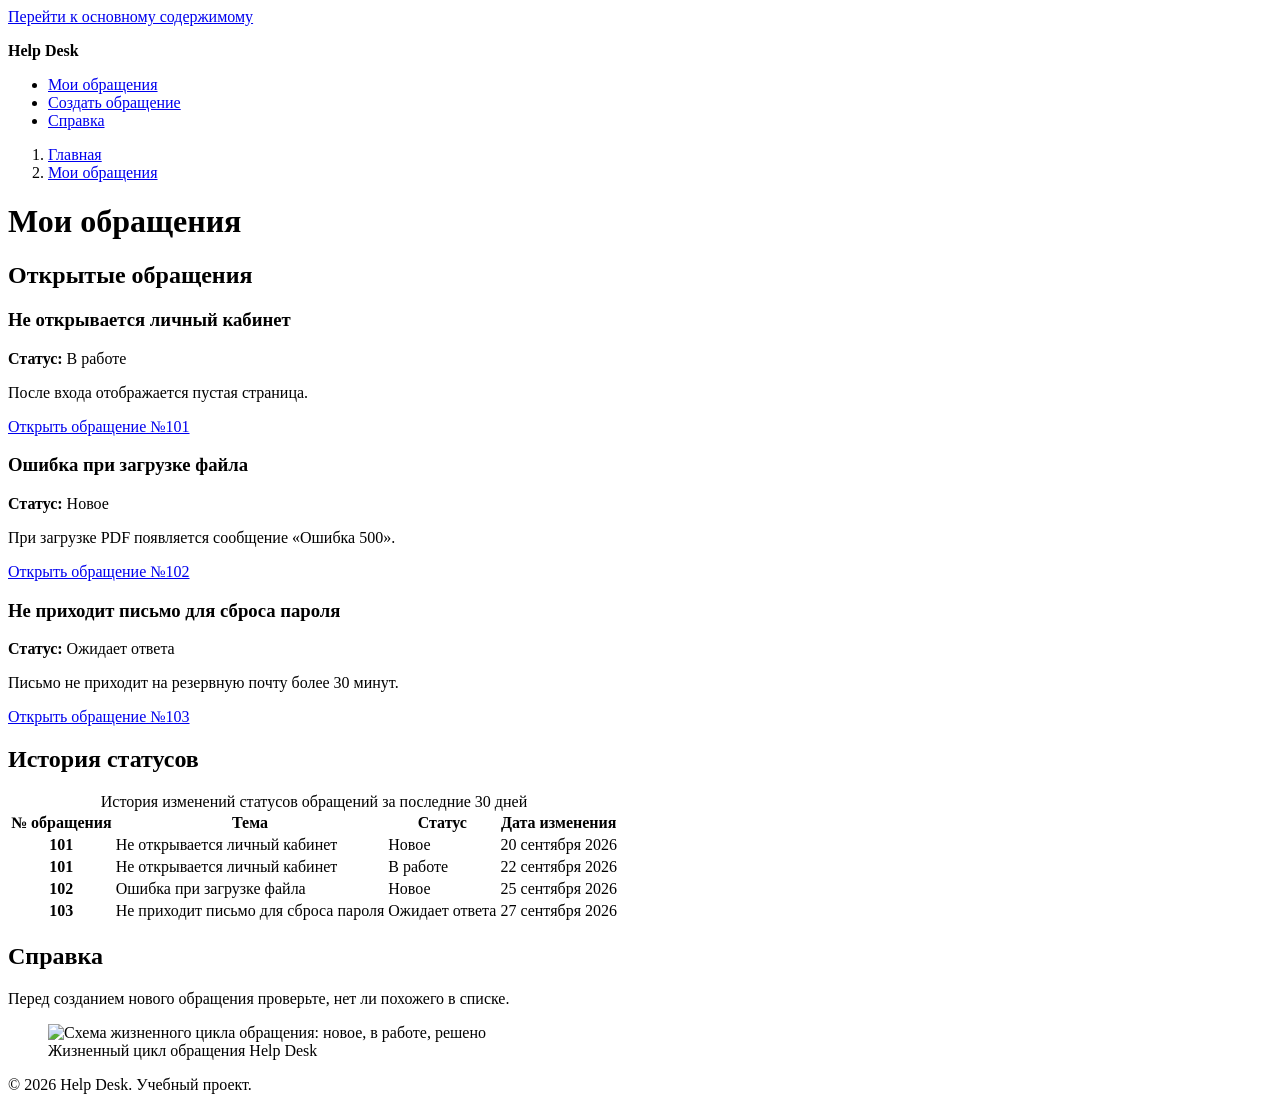
==== semantic-html/index.html @ 9894cd08 "Create index.html" ====
<!doctype html>
<html lang="ru">
<head>
    <meta charset="utf-8">
    <meta name="viewport" content="width=device-width, initial-scale=1">
    <title>Help Desk — Мои обращения</title>
</head>
<body>
<a href="#main-content">Перейти к основному содержимому</a>

<header>
    <p><strong>Help Desk</strong></p>
    <nav aria-label="Основная навигация">
        <ul>
            <li><a href="index.html" aria-current="page">Мои обращения</a></li>
            <li><a href="create-ticket.html">Создать обращение</a></li>
            <li><a href="#help-heading">Справка</a></li>
        </ul>
    </nav>
</header>

<!-- ПУНКТ 1: Breadcrumb-навигация с собственным доступным именем -->
<nav aria-label="Хлебные крошки">
    <ol>
        <li><a href="index.html">Главная</a></li>
        <li><a href="index.html" aria-current="page">Мои обращения</a></li>
    </ol>
</nav>

<main id="main-content">
    <h1>Мои обращения</h1>

    <section aria-labelledby="open-tickets-heading">
        <h2 id="open-tickets-heading">Открытые обращения</h2>

        <article>
            <h3>Не открывается личный кабинет</h3>
            <p><strong>Статус:</strong> В работе</p>
            <p>После входа отображается пустая страница.</p>
            <a href="ticket-101.html">Открыть обращение №101</a>
        </article>

        <article>
            <h3>Ошибка при загрузке файла</h3>
            <p><strong>Статус:</strong> Новое</p>
            <p>При загрузке PDF появляется сообщение «Ошибка 500».</p>
            <a href="ticket-102.html">Открыть обращение №102</a>
        </article>

        <article>
            <h3>Не приходит письмо для сброса пароля</h3>
            <p><strong>Статус:</strong> Ожидает ответа</p>
            <p>Письмо не приходит на резервную почту более 30 минут.</p>
            <a href="ticket-103.html">Открыть обращение №103</a>
        </article>
    </section>

    <!-- ПУНКТ 2: Таблица истории статусов -->
    <section aria-labelledby="history-heading">
        <h2 id="history-heading">История статусов</h2>

        <table>
            <caption>История изменений статусов обращений за последние 30 дней</caption>

            <thead>
            <tr>
                <th scope="col">№ обращения</th>
                <th scope="col">Тема</th>
                <th scope="col">Статус</th>
                <th scope="col">Дата изменения</th>
            </tr>
            </thead>

            <tbody>
            <tr>
                <th scope="row">101</th>
                <td>Не открывается личный кабинет</td>
                <td>Новое</td>
                <td><time datetime="2026-09-20">20 сентября 2026</time></td>
            </tr>
            <tr>
                <th scope="row">101</th>
                <td>Не открывается личный кабинет</td>
                <td>В работе</td>
                <td><time datetime="2026-09-22">22 сентября 2026</time></td>
            </tr>
            <tr>
                <th scope="row">102</th>
                <td>Ошибка при загрузке файла</td>
                <td>Новое</td>
                <td><time datetime="2026-09-25">25 сентября 2026</time></td>
            </tr>
            <tr>
                <th scope="row">103</th>
                <td>Не приходит письмо для сброса пароля</td>
                <td>Ожидает ответа</td>
                <td><time datetime="2026-09-27">27 сентября 2026</time></td>
            </tr>
            </tbody>
        </table>
    </section>

    <section aria-labelledby="help-heading">
        <h2 id="help-heading">Справка</h2>
        <p>Перед созданием нового обращения проверьте, нет ли похожего в списке.</p>
        <figure>
            <img src="assets/images/help-desk.svg"
                 alt="Схема жизненного цикла обращения: новое, в работе, решено">
            <figcaption>Жизненный цикл обращения Help Desk</figcaption>
        </figure>
    </section>
</main>

<footer>
    <p>© 2026 Help Desk. Учебный проект.</p>
</footer>
</body>
</html>
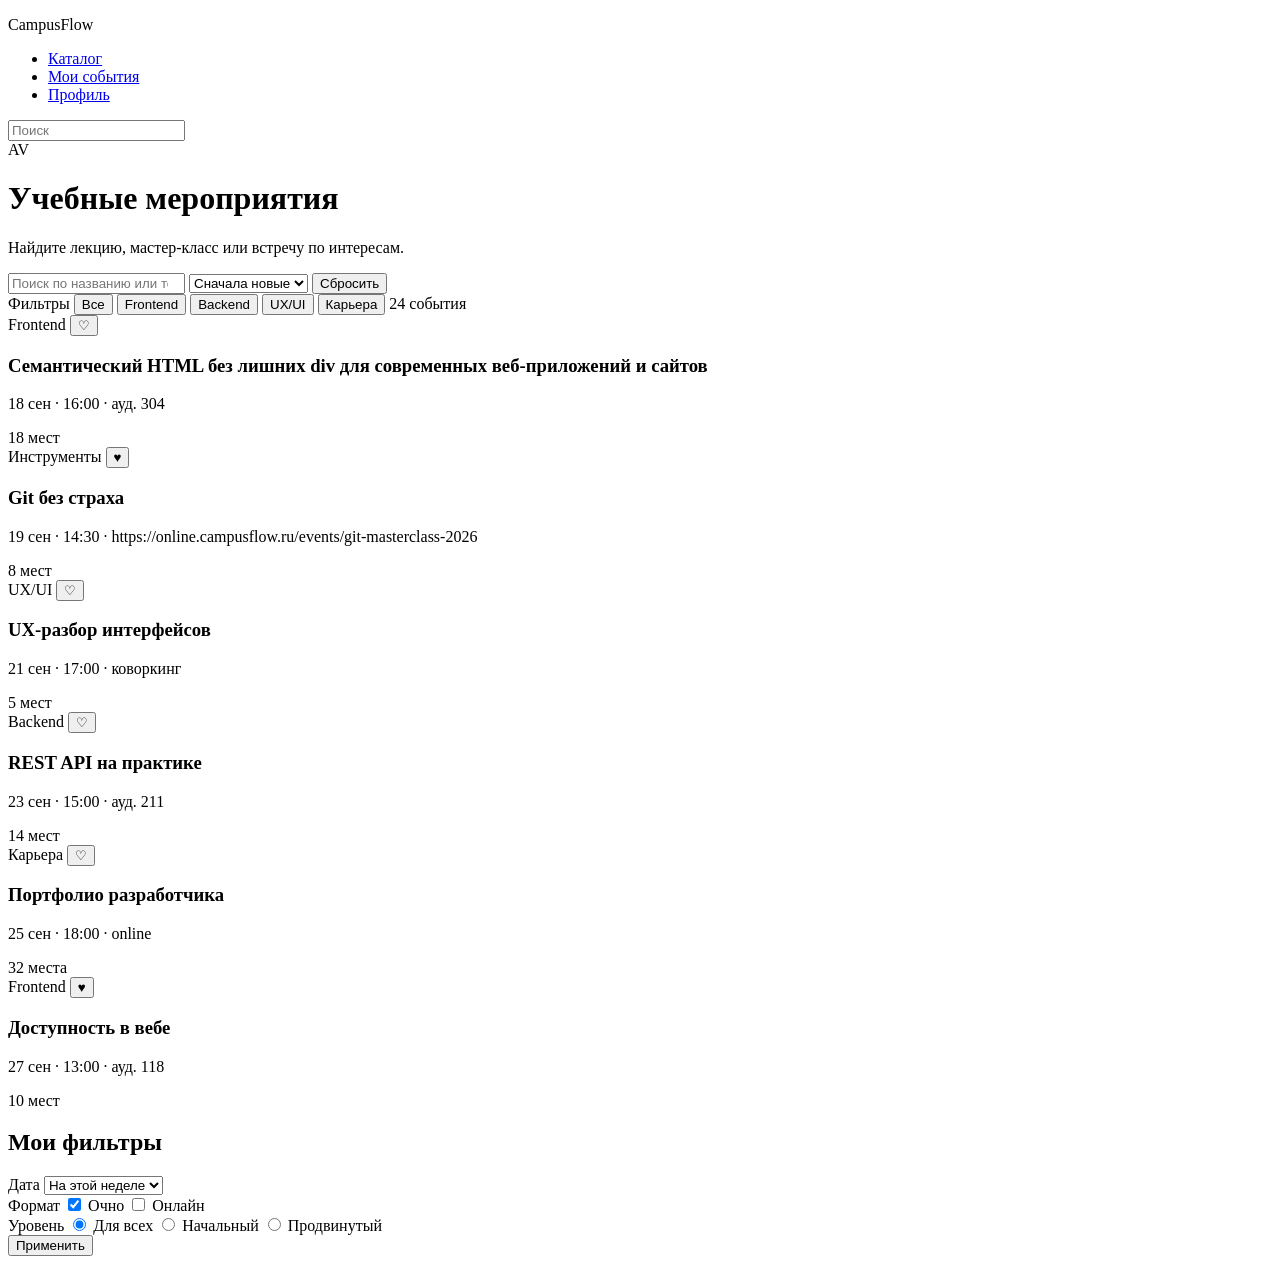
==== commit 093e272c: "Update index.html" ====
--- a/semantic-html/index.html
+++ b/semantic-html/index.html
@@ -1,118 +1,156 @@
 <!doctype html>
 <html lang="ru">
 <head>
-    <meta charset="utf-8">
-    <meta name="viewport" content="width=device-width, initial-scale=1">
-    <title>Help Desk — Мои обращения</title>
+  <meta charset="utf-8">
+  <meta name="viewport" content="width=device-width, initial-scale=1">
+  <title>CampusFlow — Каталог мероприятий</title>
+  <link rel="stylesheet" href="style.css">
 </head>
 <body>
-<a href="#main-content">Перейти к основному содержимому</a>
 
-<header>
-    <p><strong>Help Desk</strong></p>
+<header class="site-header">
+  <div class="container header-inner">
+    <p class="logo">CampusFlow</p>
     <nav aria-label="Основная навигация">
-        <ul>
-            <li><a href="index.html" aria-current="page">Мои обращения</a></li>
-            <li><a href="create-ticket.html">Создать обращение</a></li>
-            <li><a href="#help-heading">Справка</a></li>
-        </ul>
+      <ul class="nav-list">
+        <li><a href="#" class="active">Каталог</a></li>
+        <li><a href="#">Мои события</a></li>
+        <li><a href="#">Профиль</a></li>
+      </ul>
     </nav>
+    <div class="search-bar">
+      <input type="search" placeholder="Поиск" aria-label="Глобальный поиск">
+    </div>
+    <div class="avatar">AV</div>
+  </div>
 </header>
 
-<!-- ПУНКТ 1: Breadcrumb-навигация с собственным доступным именем -->
-<nav aria-label="Хлебные крошки">
-    <ol>
-        <li><a href="index.html">Главная</a></li>
-        <li><a href="index.html" aria-current="page">Мои обращения</a></li>
-    </ol>
-</nav>
+<main class="container">
+  <h1>Учебные мероприятия</h1>
+  <p class="subtitle">Найдите лекцию, мастер-класс или встречу по интересам.</p>
 
-<main id="main-content">
-    <h1>Мои обращения</h1>
+  <div class="toolbar">
+    <input type="search" class="main-search" placeholder="Поиск по названию или теме...">
+    <select class="sort-select">
+      <option>Сначала новые</option>
+    </select>
+    <button class="btn-reset">Сбросить</button>
+  </div>
 
-    <section aria-labelledby="open-tickets-heading">
-        <h2 id="open-tickets-heading">Открытые обращения</h2>
+  <div class="filters-row">
+    <span class="filters-label">Фильтры</span>
+    <button class="chip active">Все</button>
+    <button class="chip">Frontend</button>
+    <button class="chip">Backend</button>
+    <button class="chip">UX/UI</button>
+    <button class="chip">Карьера</button>
+    <span class="events-count">24 события</span>
+  </div>
 
-        <article>
-            <h3>Не открывается личный кабинет</h3>
-            <p><strong>Статус:</strong> В работе</p>
-            <p>После входа отображается пустая страница.</p>
-            <a href="ticket-101.html">Открыть обращение №101</a>
-        </article>
+  <div class="layout">
 
-        <article>
-            <h3>Ошибка при загрузке файла</h3>
-            <p><strong>Статус:</strong> Новое</p>
-            <p>При загрузке PDF появляется сообщение «Ошибка 500».</p>
-            <a href="ticket-102.html">Открыть обращение №102</a>
-        </article>
+    <div class="cards-grid">
+      <article class="card">
+        <div class="card-header">
+          <span class="card-cat">Frontend</span>
+          <button class="favorite">♡</button>
+        </div>
+        <h3 class="card-title">Семантический HTML без лишних div для современных веб-приложений и сайтов</h3>
+        <p class="card-meta">18 сен · 16:00 · ауд. 304</p>
+        <div class="card-footer">
+          <span class="seats">18 мест</span>
+        </div>
+      </article>
 
-        <article>
-            <h3>Не приходит письмо для сброса пароля</h3>
-            <p><strong>Статус:</strong> Ожидает ответа</p>
-            <p>Письмо не приходит на резервную почту более 30 минут.</p>
-            <a href="ticket-103.html">Открыть обращение №103</a>
-        </article>
-    </section>
+      <article class="card">
+        <div class="card-header">
+          <span class="card-cat">Инструменты</span>
+          <button class="favorite active">♥</button>
+        </div>
+        <h3 class="card-title">Git без страха</h3>
+        <p class="card-meta">19 сен · 14:30 · https://online.campusflow.ru/events/git-masterclass-2026</p>
+        <div class="card-footer">
+          <span class="seats">8 мест</span>
+        </div>
+      </article>
 
-    <!-- ПУНКТ 2: Таблица истории статусов -->
-    <section aria-labelledby="history-heading">
-        <h2 id="history-heading">История статусов</h2>
+      <article class="card">
+        <div class="card-header">
+          <span class="card-cat">UX/UI</span>
+          <button class="favorite">♡</button>
+        </div>
+        <h3 class="card-title">UX-разбор интерфейсов</h3>
+        <p class="card-meta">21 сен · 17:00 · коворкинг</p>
+        <div class="card-footer">
+          <span class="seats">5 мест</span>
+        </div>
+      </article>
 
-        <table>
-            <caption>История изменений статусов обращений за последние 30 дней</caption>
+      <article class="card">
+        <div class="card-header">
+          <span class="card-cat">Backend</span>
+          <button class="favorite">♡</button>
+        </div>
+        <h3 class="card-title">REST API на практике</h3>
+        <p class="card-meta">23 сен · 15:00 · ауд. 211</p>
+        <div class="card-footer">
+          <span class="seats">14 мест</span>
+        </div>
+      </article>
 
-            <thead>
-            <tr>
-                <th scope="col">№ обращения</th>
-                <th scope="col">Тема</th>
-                <th scope="col">Статус</th>
-                <th scope="col">Дата изменения</th>
-            </tr>
-            </thead>
+      <article class="card">
+        <div class="card-header">
+          <span class="card-cat">Карьера</span>
+          <button class="favorite">♡</button>
+        </div>
+        <h3 class="card-title">Портфолио разработчика</h3>
+        <p class="card-meta">25 сен · 18:00 · online</p>
+        <div class="card-footer">
+          <span class="seats">32 места</span>
+        </div>
+      </article>
 
-            <tbody>
-            <tr>
-                <th scope="row">101</th>
-                <td>Не открывается личный кабинет</td>
-                <td>Новое</td>
-                <td><time datetime="2026-09-20">20 сентября 2026</time></td>
-            </tr>
-            <tr>
-                <th scope="row">101</th>
-                <td>Не открывается личный кабинет</td>
-                <td>В работе</td>
-                <td><time datetime="2026-09-22">22 сентября 2026</time></td>
-            </tr>
-            <tr>
-                <th scope="row">102</th>
-                <td>Ошибка при загрузке файла</td>
-                <td>Новое</td>
-                <td><time datetime="2026-09-25">25 сентября 2026</time></td>
-            </tr>
-            <tr>
-                <th scope="row">103</th>
-                <td>Не приходит письмо для сброса пароля</td>
-                <td>Ожидает ответа</td>
-                <td><time datetime="2026-09-27">27 сентября 2026</time></td>
-            </tr>
-            </tbody>
-        </table>
-    </section>
+      <article class="card">
+        <div class="card-header">
+          <span class="card-cat">Frontend</span>
+          <button class="favorite active">♥</button>
+        </div>
+        <h3 class="card-title">Доступность в вебе</h3>
+        <p class="card-meta">27 сен · 13:00 · ауд. 118</p>
+        <div class="card-footer">
+          <span class="seats">10 мест</span>
+        </div>
+      </article>
+    </div>
 
-    <section aria-labelledby="help-heading">
-        <h2 id="help-heading">Справка</h2>
-        <p>Перед созданием нового обращения проверьте, нет ли похожего в списке.</p>
-        <figure>
-            <img src="assets/images/help-desk.svg"
-                 alt="Схема жизненного цикла обращения: новое, в работе, решено">
-            <figcaption>Жизненный цикл обращения Help Desk</figcaption>
-        </figure>
-    </section>
+    <aside class="sidebar">
+      <h2>Мои фильтры</h2>
+
+      <div class="filter-group">
+        <label>Дата</label>
+        <select>
+          <option>На этой неделе</option>
+        </select>
+      </div>
+
+      <div class="filter-group">
+        <label>Формат</label>
+        <label class="checkbox-label"><input type="checkbox" checked> Очно</label>
+        <label class="checkbox-label"><input type="checkbox"> Онлайн</label>
+      </div>
+
+      <div class="filter-group">
+        <label>Уровень</label>
+        <label class="radio-label"><input type="radio" name="level" checked> Для всех</label>
+        <label class="radio-label"><input type="radio" name="level"> Начальный</label>
+        <label class="radio-label"><input type="radio" name="level"> Продвинутый</label>
+      </div>
+
+      <button class="btn-apply">Применить</button>
+    </aside>
+
+  </div>
 </main>
 
-<footer>
-    <p>© 2026 Help Desk. Учебный проект.</p>
-</footer>
 </body>
 </html>
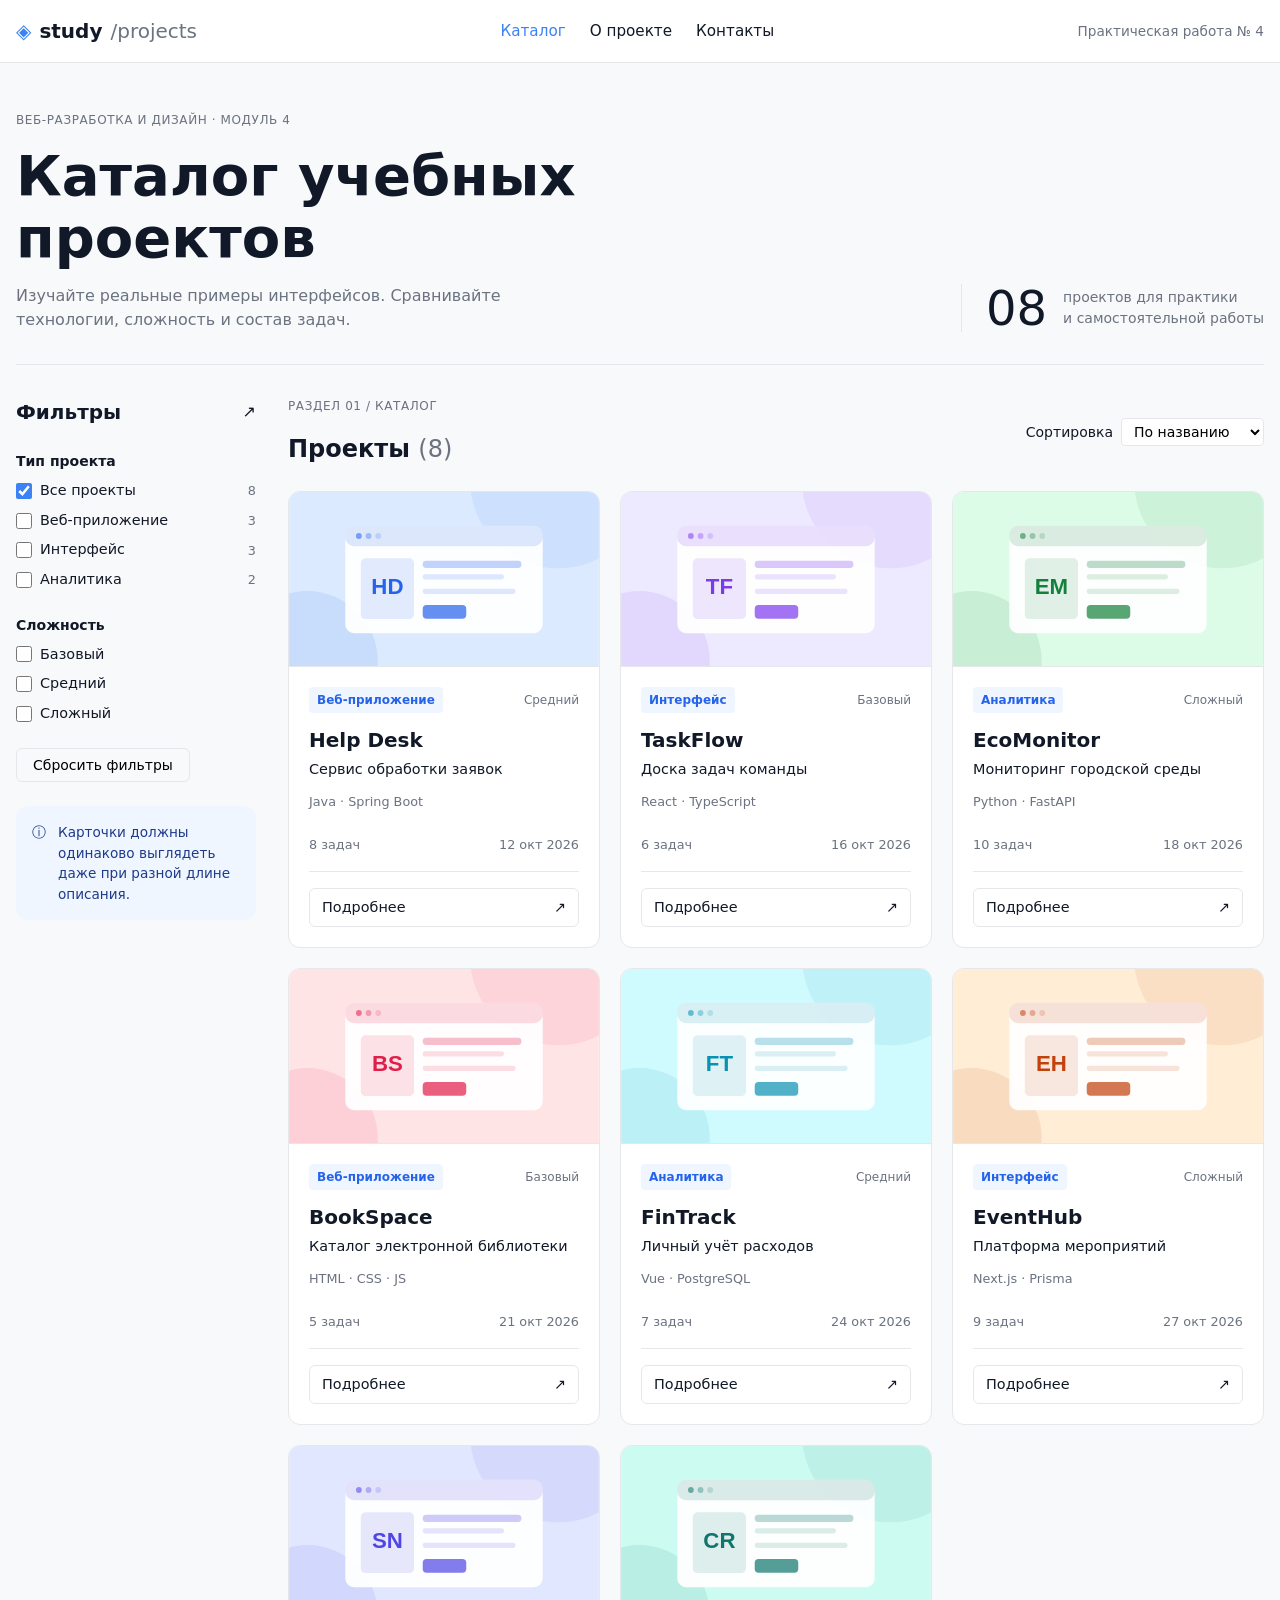
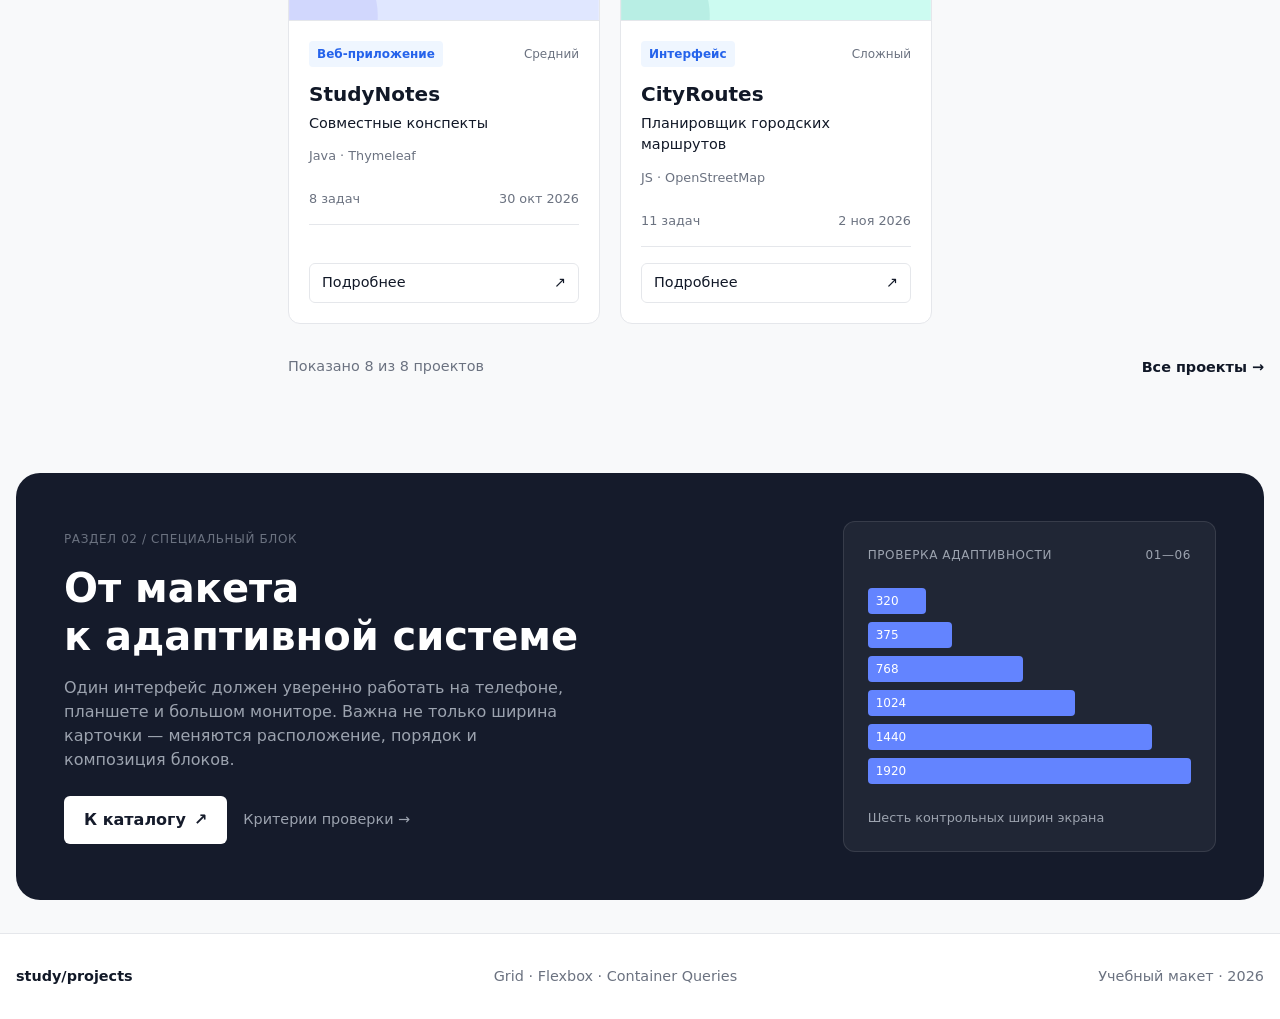
==== commit 49c13b36: "Update index.html" ====
--- a/semantic-html/index.html
+++ b/semantic-html/index.html
@@ -3,154 +3,265 @@
 <head>
   <meta charset="utf-8">
   <meta name="viewport" content="width=device-width, initial-scale=1">
-  <title>CampusFlow — Каталог мероприятий</title>
-  <link rel="stylesheet" href="style.css">
+  <title>Практическая № 4 — каталог учебных проектов</title>
+  <link rel="stylesheet" href="styles.css">
 </head>
 <body>
-
 <header class="site-header">
   <div class="container header-inner">
-    <p class="logo">CampusFlow</p>
-    <nav aria-label="Основная навигация">
-      <ul class="nav-list">
-        <li><a href="#" class="active">Каталог</a></li>
-        <li><a href="#">Мои события</a></li>
-        <li><a href="#">Профиль</a></li>
-      </ul>
+    <a class="brand" href="#"><span class="brand-icon">◈</span> study<span class="brand-light">/projects</span></a>
+    <nav aria-label="Главное меню">
+      <a href="#projects" class="nav-active">Каталог</a>
+      <a href="#project-info">О проекте</a>
+      <a href="#footer">Контакты</a>
     </nav>
-    <div class="search-bar">
-      <input type="search" placeholder="Поиск" aria-label="Глобальный поиск">
-    </div>
-    <div class="avatar">AV</div>
+    <span class="header-note">Практическая работа № 4</span>
   </div>
 </header>
 
 <main class="container">
-  <h1>Учебные мероприятия</h1>
-  <p class="subtitle">Найдите лекцию, мастер-класс или встречу по интересам.</p>
-
-  <div class="toolbar">
-    <input type="search" class="main-search" placeholder="Поиск по названию или теме...">
-    <select class="sort-select">
-      <option>Сначала новые</option>
-    </select>
-    <button class="btn-reset">Сбросить</button>
+  <section class="hero">
+    <div>
+      <span class="eyebrow">ВЕБ-РАЗРАБОТКА И ДИЗАЙН · МОДУЛЬ 4</span>
+      <h1>Каталог учебных<br class="desktop-break"> проектов</h1>
+      <p>Изучайте реальные примеры интерфейсов. Сравнивайте технологии, сложность и состав задач.</p>
+    </div>
+    <div class="hero-stat">
+      <strong>08</strong>
+      <span>проектов для практики<br>и самостоятельной работы</span>
+    </div>
+  </section>
+
+  <div class="content-layout">
+    <aside class="filters" aria-label="Фильтры">
+      <div class="sidebar-title">
+        <h2>Фильтры</h2>
+        <span>↗</span>
+      </div>
+      <fieldset>
+        <legend>Тип проекта</legend>
+        <label><input type="checkbox" checked> Все проекты <em>8</em></label>
+        <label><input type="checkbox"> Веб-приложение <em>3</em></label>
+        <label><input type="checkbox"> Интерфейс <em>3</em></label>
+        <label><input type="checkbox"> Аналитика <em>2</em></label>
+      </fieldset>
+      <fieldset>
+        <legend>Сложность</legend>
+        <label><input type="checkbox"> Базовый</label>
+        <label><input type="checkbox"> Средний</label>
+        <label><input type="checkbox"> Сложный</label>
+      </fieldset>
+      <button type="button" class="reset">Сбросить фильтры</button>
+      <div class="aside-tip">
+        <span>ⓘ</span>
+        <p>Карточки должны одинаково выглядеть даже при разной длине описания.</p>
+      </div>
+    </aside>
+
+    <section id="projects" class="projects" aria-labelledby="catalog-title">
+      <div class="section-heading">
+        <div>
+          <span class="eyebrow">РАЗДЕЛ 01 / КАТАЛОГ</span>
+          <h2 id="catalog-title">Проекты <span class="count">(8)</span></h2>
+        </div>
+        <div class="sort">
+          <label for="sort">Сортировка</label>
+          <select id="sort">
+            <option>По названию</option>
+            <option>По сложности</option>
+          </select>
+        </div>
+      </div>
+
+      <div class="cards-grid">
+        <article class="project-card">
+          <img class="project-cover" src="assets/help.svg" alt="Иллюстрация проекта Help Desk">
+          <div class="project-body">
+            <div class="card-top">
+              <span class="badge">Веб-приложение</span>
+              <span class="level">Средний</span>
+            </div>
+            <h3>Help Desk</h3>
+            <p class="project-description">Сервис обработки заявок</p>
+            <p class="tech">Java · Spring Boot</p>
+            <div class="card-bottom">
+              <span>8 задач</span>
+              <span>12 окт 2026</span>
+            </div>
+            <a class="card-link" href="#project-info">Подробнее <span aria-hidden="true">↗</span></a>
+          </div>
+        </article>
+
+        <article class="project-card">
+          <img class="project-cover" src="assets/tasks.svg" alt="Иллюстрация проекта TaskFlow">
+          <div class="project-body">
+            <div class="card-top">
+              <span class="badge">Интерфейс</span>
+              <span class="level">Базовый</span>
+            </div>
+            <h3>TaskFlow</h3>
+            <p class="project-description">Доска задач команды</p>
+            <p class="tech">React · TypeScript</p>
+            <div class="card-bottom">
+              <span>6 задач</span>
+              <span>16 окт 2026</span>
+            </div>
+            <a class="card-link" href="#project-info">Подробнее <span aria-hidden="true">↗</span></a>
+          </div>
+        </article>
+
+        <article class="project-card">
+          <img class="project-cover" src="assets/eco.svg" alt="Иллюстрация проекта EcoMonitor">
+          <div class="project-body">
+            <div class="card-top">
+              <span class="badge">Аналитика</span>
+              <span class="level">Сложный</span>
+            </div>
+            <h3>EcoMonitor</h3>
+            <p class="project-description">Мониторинг городской среды</p>
+            <p class="tech">Python · FastAPI</p>
+            <div class="card-bottom">
+              <span>10 задач</span>
+              <span>18 окт 2026</span>
+            </div>
+            <a class="card-link" href="#project-info">Подробнее <span aria-hidden="true">↗</span></a>
+          </div>
+        </article>
+
+        <article class="project-card">
+          <img class="project-cover" src="assets/books.svg" alt="Иллюстрация проекта BookSpace">
+          <div class="project-body">
+            <div class="card-top">
+              <span class="badge">Веб-приложение</span>
+              <span class="level">Базовый</span>
+            </div>
+            <h3>BookSpace</h3>
+            <p class="project-description">Каталог электронной библиотеки</p>
+            <p class="tech">HTML · CSS · JS</p>
+            <div class="card-bottom">
+              <span>5 задач</span>
+              <span>21 окт 2026</span>
+            </div>
+            <a class="card-link" href="#project-info">Подробнее <span aria-hidden="true">↗</span></a>
+          </div>
+        </article>
+
+        <article class="project-card">
+          <img class="project-cover" src="assets/finance.svg" alt="Иллюстрация проекта FinTrack">
+          <div class="project-body">
+            <div class="card-top">
+              <span class="badge">Аналитика</span>
+              <span class="level">Средний</span>
+            </div>
+            <h3>FinTrack</h3>
+            <p class="project-description">Личный учёт расходов</p>
+            <p class="tech">Vue · PostgreSQL</p>
+            <div class="card-bottom">
+              <span>7 задач</span>
+              <span>24 окт 2026</span>
+            </div>
+            <a class="card-link" href="#project-info">Подробнее <span aria-hidden="true">↗</span></a>
+          </div>
+        </article>
+
+        <article class="project-card">
+          <img class="project-cover" src="assets/events.svg" alt="Иллюстрация проекта EventHub">
+          <div class="project-body">
+            <div class="card-top">
+              <span class="badge">Интерфейс</span>
+              <span class="level">Сложный</span>
+            </div>
+            <h3>EventHub</h3>
+            <p class="project-description">Платформа мероприятий</p>
+            <p class="tech">Next.js · Prisma</p>
+            <div class="card-bottom">
+              <span>9 задач</span>
+              <span>27 окт 2026</span>
+            </div>
+            <a class="card-link" href="#project-info">Подробнее <span aria-hidden="true">↗</span></a>
+          </div>
+        </article>
+
+        <article class="project-card">
+          <img class="project-cover" src="assets/notes.svg" alt="Иллюстрация проекта StudyNotes">
+          <div class="project-body">
+            <div class="card-top">
+              <span class="badge">Веб-приложение</span>
+              <span class="level">Средний</span>
+            </div>
+            <h3>StudyNotes</h3>
+            <p class="project-description">Совместные конспекты</p>
+            <p class="tech">Java · Thymeleaf</p>
+            <div class="card-bottom">
+              <span>8 задач</span>
+              <span>30 окт 2026</span>
+            </div>
+            <a class="card-link" href="#project-info">Подробнее <span aria-hidden="true">↗</span></a>
+          </div>
+        </article>
+
+        <article class="project-card">
+          <img class="project-cover" src="assets/routes.svg" alt="Иллюстрация проекта CityRoutes">
+          <div class="project-body">
+            <div class="card-top">
+              <span class="badge">Интерфейс</span>
+              <span class="level">Сложный</span>
+            </div>
+            <h3>CityRoutes</h3>
+            <p class="project-description">Планировщик городских маршрутов</p>
+            <p class="tech">JS · OpenStreetMap</p>
+            <div class="card-bottom">
+              <span>11 задач</span>
+              <span>2 ноя 2026</span>
+            </div>
+            <a class="card-link" href="#project-info">Подробнее <span aria-hidden="true">↗</span></a>
+          </div>
+        </article>
+      </div>
+
+      <div class="pagination">
+        <span>Показано 8 из 8 проектов</span>
+        <button type="button">Все проекты <span aria-hidden="true">→</span></button>
+      </div>
+    </section>
   </div>
 
-  <div class="filters-row">
-    <span class="filters-label">Фильтры</span>
-    <button class="chip active">Все</button>
-    <button class="chip">Frontend</button>
-    <button class="chip">Backend</button>
-    <button class="chip">UX/UI</button>
-    <button class="chip">Карьера</button>
-    <span class="events-count">24 события</span>
+  <section class="feature" id="project-info">
+    <div class="feature_inner">
+      <div class="feature-copy">
+        <span class="eyebrow">РАЗДЕЛ 02 / СПЕЦИАЛЬНЫЙ БЛОК</span>
+        <h2>От макета<br>к адаптивной системе</h2>
+        <p>Один интерфейс должен уверенно работать на телефоне, планшете и большом мониторе. Важна не только ширина карточки — меняются расположение, порядок и композиция блоков.</p>
+        <div class="feature-actions">
+          <a href="#projects" class="primary">К каталогу <span>↗</span></a>
+          <a href="#footer" class="secondary">Критерии проверки →</a>
+        </div>
+      </div>
+      <div class="feature-panel">
+        <div class="mini-title">
+          <span>ПРОВЕРКА АДАПТИВНОСТИ</span>
+          <span>01—06</span>
+        </div>
+        <div class="viewport-bars">
+          <span style="--w:18%">320</span>
+          <span style="--w:26%">375</span>
+          <span style="--w:48%">768</span>
+          <span style="--w:64%">1024</span>
+          <span style="--w:88%">1440</span>
+          <span style="--w:100%">1920</span>
+        </div>
+        <p>Шесть контрольных ширин экрана</p>
+      </div>
+    </div>
+  </section>
+</main>
+
+<footer id="footer">
+  <div class="container footer-inner">
+    <strong>study/projects</strong>
+    <span>Grid · Flexbox · Container Queries</span>
+    <span>Учебный макет · 2026</span>
   </div>
-
-  <div class="layout">
-
-    <div class="cards-grid">
-      <article class="card">
-        <div class="card-header">
-          <span class="card-cat">Frontend</span>
-          <button class="favorite">♡</button>
-        </div>
-        <h3 class="card-title">Семантический HTML без лишних div для современных веб-приложений и сайтов</h3>
-        <p class="card-meta">18 сен · 16:00 · ауд. 304</p>
-        <div class="card-footer">
-          <span class="seats">18 мест</span>
-        </div>
-      </article>
-
-      <article class="card">
-        <div class="card-header">
-          <span class="card-cat">Инструменты</span>
-          <button class="favorite active">♥</button>
-        </div>
-        <h3 class="card-title">Git без страха</h3>
-        <p class="card-meta">19 сен · 14:30 · https://online.campusflow.ru/events/git-masterclass-2026</p>
-        <div class="card-footer">
-          <span class="seats">8 мест</span>
-        </div>
-      </article>
-
-      <article class="card">
-        <div class="card-header">
-          <span class="card-cat">UX/UI</span>
-          <button class="favorite">♡</button>
-        </div>
-        <h3 class="card-title">UX-разбор интерфейсов</h3>
-        <p class="card-meta">21 сен · 17:00 · коворкинг</p>
-        <div class="card-footer">
-          <span class="seats">5 мест</span>
-        </div>
-      </article>
-
-      <article class="card">
-        <div class="card-header">
-          <span class="card-cat">Backend</span>
-          <button class="favorite">♡</button>
-        </div>
-        <h3 class="card-title">REST API на практике</h3>
-        <p class="card-meta">23 сен · 15:00 · ауд. 211</p>
-        <div class="card-footer">
-          <span class="seats">14 мест</span>
-        </div>
-      </article>
-
-      <article class="card">
-        <div class="card-header">
-          <span class="card-cat">Карьера</span>
-          <button class="favorite">♡</button>
-        </div>
-        <h3 class="card-title">Портфолио разработчика</h3>
-        <p class="card-meta">25 сен · 18:00 · online</p>
-        <div class="card-footer">
-          <span class="seats">32 места</span>
-        </div>
-      </article>
-
-      <article class="card">
-        <div class="card-header">
-          <span class="card-cat">Frontend</span>
-          <button class="favorite active">♥</button>
-        </div>
-        <h3 class="card-title">Доступность в вебе</h3>
-        <p class="card-meta">27 сен · 13:00 · ауд. 118</p>
-        <div class="card-footer">
-          <span class="seats">10 мест</span>
-        </div>
-      </article>
-    </div>
-
-    <aside class="sidebar">
-      <h2>Мои фильтры</h2>
-
-      <div class="filter-group">
-        <label>Дата</label>
-        <select>
-          <option>На этой неделе</option>
-        </select>
-      </div>
-
-      <div class="filter-group">
-        <label>Формат</label>
-        <label class="checkbox-label"><input type="checkbox" checked> Очно</label>
-        <label class="checkbox-label"><input type="checkbox"> Онлайн</label>
-      </div>
-
-      <div class="filter-group">
-        <label>Уровень</label>
-        <label class="radio-label"><input type="radio" name="level" checked> Для всех</label>
-        <label class="radio-label"><input type="radio" name="level"> Начальный</label>
-        <label class="radio-label"><input type="radio" name="level"> Продвинутый</label>
-      </div>
-
-      <button class="btn-apply">Применить</button>
-    </aside>
-
-  </div>
-</main>
-
+</footer>
 </body>
 </html>
--- a/semantic-html/styles.css
+++ b/semantic-html/styles.css
@@ -0,0 +1,542 @@
+:root {
+  --gap: 1.25rem;
+  --container-width: 1280px;
+
+  --color-bg: #ffffff;
+  --color-bg-alt: #f8f9fa;
+  --color-text: #111827;
+  --color-text-muted: #6b7280;
+  --color-border: #e5e7eb;
+
+  --color-primary: #3b82f6;
+  --color-badge-bg: #eff6ff;
+  --color-badge-text: #2563eb;
+
+  --color-feature-bg: #151b2b;
+  --color-feature-text: #ffffff;
+  --color-feature-muted: #9ca3af;
+  --color-feature-accent: #6384ff;
+
+  --radius-md: 12px;
+  --radius-lg: 24px;
+  --font-main: system-ui, -apple-system, sans-serif;
+}
+
+* {
+  box-sizing: border-box;
+  margin: 0;
+  padding: 0;
+}
+
+body {
+  font-family: var(--font-main);
+  color: var(--color-text);
+  background-color: var(--color-bg-alt);
+  line-height: 1.5;
+  -webkit-font-smoothing: antialiased;
+}
+
+a {
+  text-decoration: none;
+  color: inherit;
+}
+
+ul, ol {
+  list-style: none;
+}
+
+button, input, select {
+  font-family: inherit;
+  font-size: inherit;
+}
+
+.container {
+  width: min(100% - 2rem, var(--container-width));
+  margin-inline: auto;
+}
+
+a:focus-visible,
+button:focus-visible,
+input:focus-visible,
+select:focus-visible {
+  outline: 2px solid var(--color-primary);
+  outline-offset: 2px;
+}
+
+.site-header {
+  background: #fff;
+  border-bottom: 1px solid var(--color-border);
+  padding-block: 1rem;
+}
+
+.header-inner {
+  display: flex;
+  flex-wrap: wrap;
+  align-items: center;
+  justify-content: space-between;
+  gap: 1rem;
+}
+
+.brand {
+  font-size: 1.25rem;
+  font-weight: 700;
+  display: flex;
+  align-items: center;
+  gap: 0.5rem;
+}
+
+.brand-icon {
+  color: var(--color-primary);
+}
+
+.brand-light {
+  font-weight: 400;
+  color: var(--color-text-muted);
+}
+
+.site-header nav {
+  display: flex;
+  gap: 1.5rem;
+  font-size: 0.95rem;
+}
+
+.site-header nav a:hover,
+.site-header nav a.nav-active {
+  color: var(--color-primary);
+}
+
+.header-note {
+  font-size: 0.85rem;
+  color: var(--color-text-muted);
+}
+
+.hero {
+  display: grid;
+  grid-template-columns: 1fr;
+  gap: 2rem;
+  padding-block: 3rem 2rem;
+  border-bottom: 1px solid var(--color-border);
+}
+
+@media (min-width: 768px) {
+  .hero {
+    grid-template-columns: 1fr auto;
+    align-items: end;
+  }
+}
+
+.eyebrow {
+  display: block;
+  font-size: 0.75rem;
+  text-transform: uppercase;
+  letter-spacing: 0.05em;
+  color: var(--color-text-muted);
+  margin-bottom: 1rem;
+}
+
+.hero h1 {
+  font-size: clamp(2rem, 5vw, 3.5rem);
+  line-height: 1.1;
+  margin-bottom: 1rem;
+}
+
+.hero p {
+  color: var(--color-text-muted);
+  max-width: 50ch;
+}
+
+.hero-stat {
+  display: flex;
+  align-items: center;
+  gap: 1rem;
+  border-left: 1px solid var(--color-border);
+  padding-left: 1.5rem;
+}
+
+@media (max-width: 767px) {
+  .desktop-break { display: none; }
+  .hero-stat { border-left: none; padding-left: 0; }
+}
+
+.hero-stat strong {
+  font-size: 3rem;
+  line-height: 1;
+  font-weight: 400;
+}
+
+.hero-stat span {
+  font-size: 0.875rem;
+  color: var(--color-text-muted);
+}
+
+.content-layout {
+  display: grid;
+  grid-template-columns: 1fr;
+  gap: 2rem;
+  padding-block: 2rem;
+}
+
+@media (min-width: 1025px) {
+  .content-layout {
+    grid-template-columns: 240px 1fr;
+    align-items: start;
+  }
+}
+
+.filters {
+  display: flex;
+  flex-direction: column;
+  gap: 1.5rem;
+}
+
+.sidebar-title {
+  display: flex;
+  justify-content: space-between;
+  align-items: center;
+}
+
+.sidebar-title h2 {
+  font-size: 1.25rem;
+}
+
+.filters fieldset {
+  border: none;
+  display: flex;
+  flex-direction: column;
+  gap: 0.5rem;
+}
+
+.filters legend {
+  font-weight: 600;
+  font-size: 0.875rem;
+  margin-bottom: 0.5rem;
+}
+
+.filters label {
+  display: flex;
+  align-items: center;
+  gap: 0.5rem;
+  font-size: 0.9rem;
+  cursor: pointer;
+}
+
+.filters label em {
+  margin-left: auto;
+  font-style: normal;
+  color: var(--color-text-muted);
+  font-size: 0.8rem;
+}
+
+.filters input[type="checkbox"] {
+  accent-color: var(--color-primary);
+  width: 16px;
+  height: 16px;
+}
+
+.reset {
+  align-self: flex-start;
+  padding: 0.5rem 1rem;
+  background: transparent;
+  border: 1px solid var(--color-border);
+  border-radius: 6px;
+  cursor: pointer;
+  font-size: 0.875rem;
+  transition: background 0.2s;
+}
+
+.reset:hover {
+  background: #f3f4f6;
+}
+
+.aside-tip {
+  background: #eff6ff;
+  padding: 1rem;
+  border-radius: var(--radius-md);
+  font-size: 0.85rem;
+  color: #1e3a8a;
+  display: flex;
+  gap: 0.75rem;
+  align-items: flex-start;
+}
+
+.section-heading {
+  display: flex;
+  flex-wrap: wrap;
+  justify-content: space-between;
+  align-items: center;
+  gap: 1rem;
+  margin-bottom: 1.5rem;
+}
+
+.section-heading h2 {
+  font-size: 1.5rem;
+}
+
+.count {
+  color: var(--color-text-muted);
+  font-weight: 400;
+}
+
+.sort {
+  display: flex;
+  align-items: center;
+  gap: 0.5rem;
+  font-size: 0.875rem;
+}
+
+.sort select {
+  padding: 0.25rem 0.5rem;
+  border: 1px solid var(--color-border);
+  border-radius: 4px;
+  background: #fff;
+}
+
+.cards-grid {
+  display: grid;
+  gap: var(--gap);
+  grid-template-columns: repeat(auto-fit, minmax(min(100%, 280px), 1fr));
+}
+
+.project-card {
+  background: #fff;
+  border: 1px solid var(--color-border);
+  border-radius: var(--radius-md);
+  overflow: hidden;
+  display: flex;
+  flex-direction: column;
+  min-width: 0;
+  transition: transform 0.2s, box-shadow 0.2s;
+}
+
+.project-card:hover {
+  transform: translateY(-2px);
+  box-shadow: 0 10px 20px rgba(0,0,0,0.05);
+}
+
+.project-cover {
+  width: 100%;
+  aspect-ratio: 16 / 9;
+  object-fit: cover;
+  border-bottom: 1px solid var(--color-border);
+}
+
+.project-body {
+  padding: 1.25rem;
+  display: flex;
+  flex-direction: column;
+  flex-grow: 1;
+}
+
+.card-top {
+  display: flex;
+  justify-content: space-between;
+  align-items: center;
+  margin-bottom: 0.75rem;
+}
+
+.badge {
+  background: var(--color-badge-bg);
+  color: var(--color-badge-text);
+  padding: 0.25rem 0.5rem;
+  border-radius: 4px;
+  font-size: 0.75rem;
+  font-weight: 600;
+}
+
+.level {
+  font-size: 0.75rem;
+  color: var(--color-text-muted);
+}
+
+.project-body h3 {
+  font-size: 1.25rem;
+  margin-bottom: 0.25rem;
+  overflow-wrap: anywhere;
+}
+
+.project-description {
+  font-size: 0.9rem;
+  margin-bottom: 0.75rem;
+  color: var(--color-text);
+}
+
+.tech {
+  font-size: 0.8rem;
+  color: var(--color-text-muted);
+  margin-bottom: 1.5rem;
+}
+
+.card-bottom {
+  display: flex;
+  justify-content: space-between;
+  font-size: 0.8rem;
+  color: var(--color-text-muted);
+  padding-bottom: 1rem;
+  margin-bottom: 1rem;
+  border-bottom: 1px solid var(--color-border);
+}
+
+.card-link {
+  display: flex;
+  justify-content: space-between;
+  align-items: center;
+  padding: 0.5rem 0.75rem;
+  border: 1px solid var(--color-border);
+  border-radius: 6px;
+  font-weight: 500;
+  font-size: 0.9rem;
+  margin-top: auto;
+  transition: background 0.2s;
+}
+
+.card-link:hover {
+  background: #f9fafb;
+}
+
+.pagination {
+  display: flex;
+  justify-content: space-between;
+  align-items: center;
+  margin-top: 2rem;
+  font-size: 0.9rem;
+  color: var(--color-text-muted);
+}
+
+.pagination button {
+  background: transparent;
+  border: none;
+  font-weight: 600;
+  color: var(--color-text);
+  cursor: pointer;
+}
+
+.feature {
+  container-type: inline-size;
+  background: var(--color-feature-bg);
+  color: var(--color-feature-text);
+  border-radius: var(--radius-lg);
+  padding: 2rem;
+  margin-block: 4rem 2rem;
+}
+
+@media (min-width: 768px) {
+  .feature {
+    padding: 3rem;
+  }
+}
+
+.feature_inner {
+  display: grid;
+  gap: 2rem;
+  grid-template-columns: 1fr;
+}
+
+.feature-copy h2 {
+  font-size: clamp(1.75rem, 4vw, 2.5rem);
+  line-height: 1.2;
+  margin-bottom: 1rem;
+}
+
+.feature-copy p {
+  color: var(--color-feature-muted);
+  max-width: 50ch;
+  margin-bottom: 1.5rem;
+}
+
+.feature-actions {
+  display: flex;
+  flex-wrap: wrap;
+  gap: 1rem;
+  align-items: center;
+}
+
+.feature-actions .primary {
+  background: #fff;
+  color: var(--color-feature-bg);
+  padding: 0.75rem 1.25rem;
+  border-radius: 6px;
+  font-weight: 600;
+  display: inline-flex;
+  align-items: center;
+  gap: 0.5rem;
+}
+
+.feature-actions .secondary {
+  color: var(--color-feature-muted);
+  font-size: 0.9rem;
+}
+
+.feature-actions .secondary:hover {
+  color: #fff;
+}
+
+.feature-panel {
+  background: rgba(255,255,255,0.05);
+  border: 1px solid rgba(255,255,255,0.1);
+  border-radius: var(--radius-md);
+  padding: 1.5rem;
+  min-width: 0;
+}
+
+.mini-title {
+  display: flex;
+  justify-content: space-between;
+  font-size: 0.75rem;
+  color: var(--color-feature-muted);
+  margin-bottom: 1.5rem;
+  text-transform: uppercase;
+  letter-spacing: 0.05em;
+}
+
+.viewport-bars {
+  display: flex;
+  flex-direction: column;
+  gap: 0.5rem;
+  margin-bottom: 1.5rem;
+}
+
+.viewport-bars span {
+  display: block;
+  background: var(--color-feature-accent);
+  color: #fff;
+  padding: 0.25rem 0.5rem;
+  border-radius: 4px;
+  font-size: 0.75rem;
+  width: var(--w);
+  min-width: 40px;
+  transition: width 0.3s ease;
+}
+
+.feature-panel p {
+  font-size: 0.8rem;
+  color: var(--color-feature-muted);
+  margin: 0;
+}
+
+@container (min-width: 800px) {
+  .feature_inner {
+    grid-template-columns: minmax(0, 2fr) minmax(0, 1fr);
+    align-items: center;
+  }
+}
+
+footer {
+  border-top: 1px solid var(--color-border);
+  padding-block: 2rem;
+  margin-top: 2rem;
+  background: #fff;
+}
+
+.footer-inner {
+  display: flex;
+  flex-wrap: wrap;
+  justify-content: space-between;
+  align-items: center;
+  gap: 1rem;
+  color: var(--color-text-muted);
+  font-size: 0.9rem;
+}
+
+.footer-inner strong {
+  color: var(--color-text);
+}
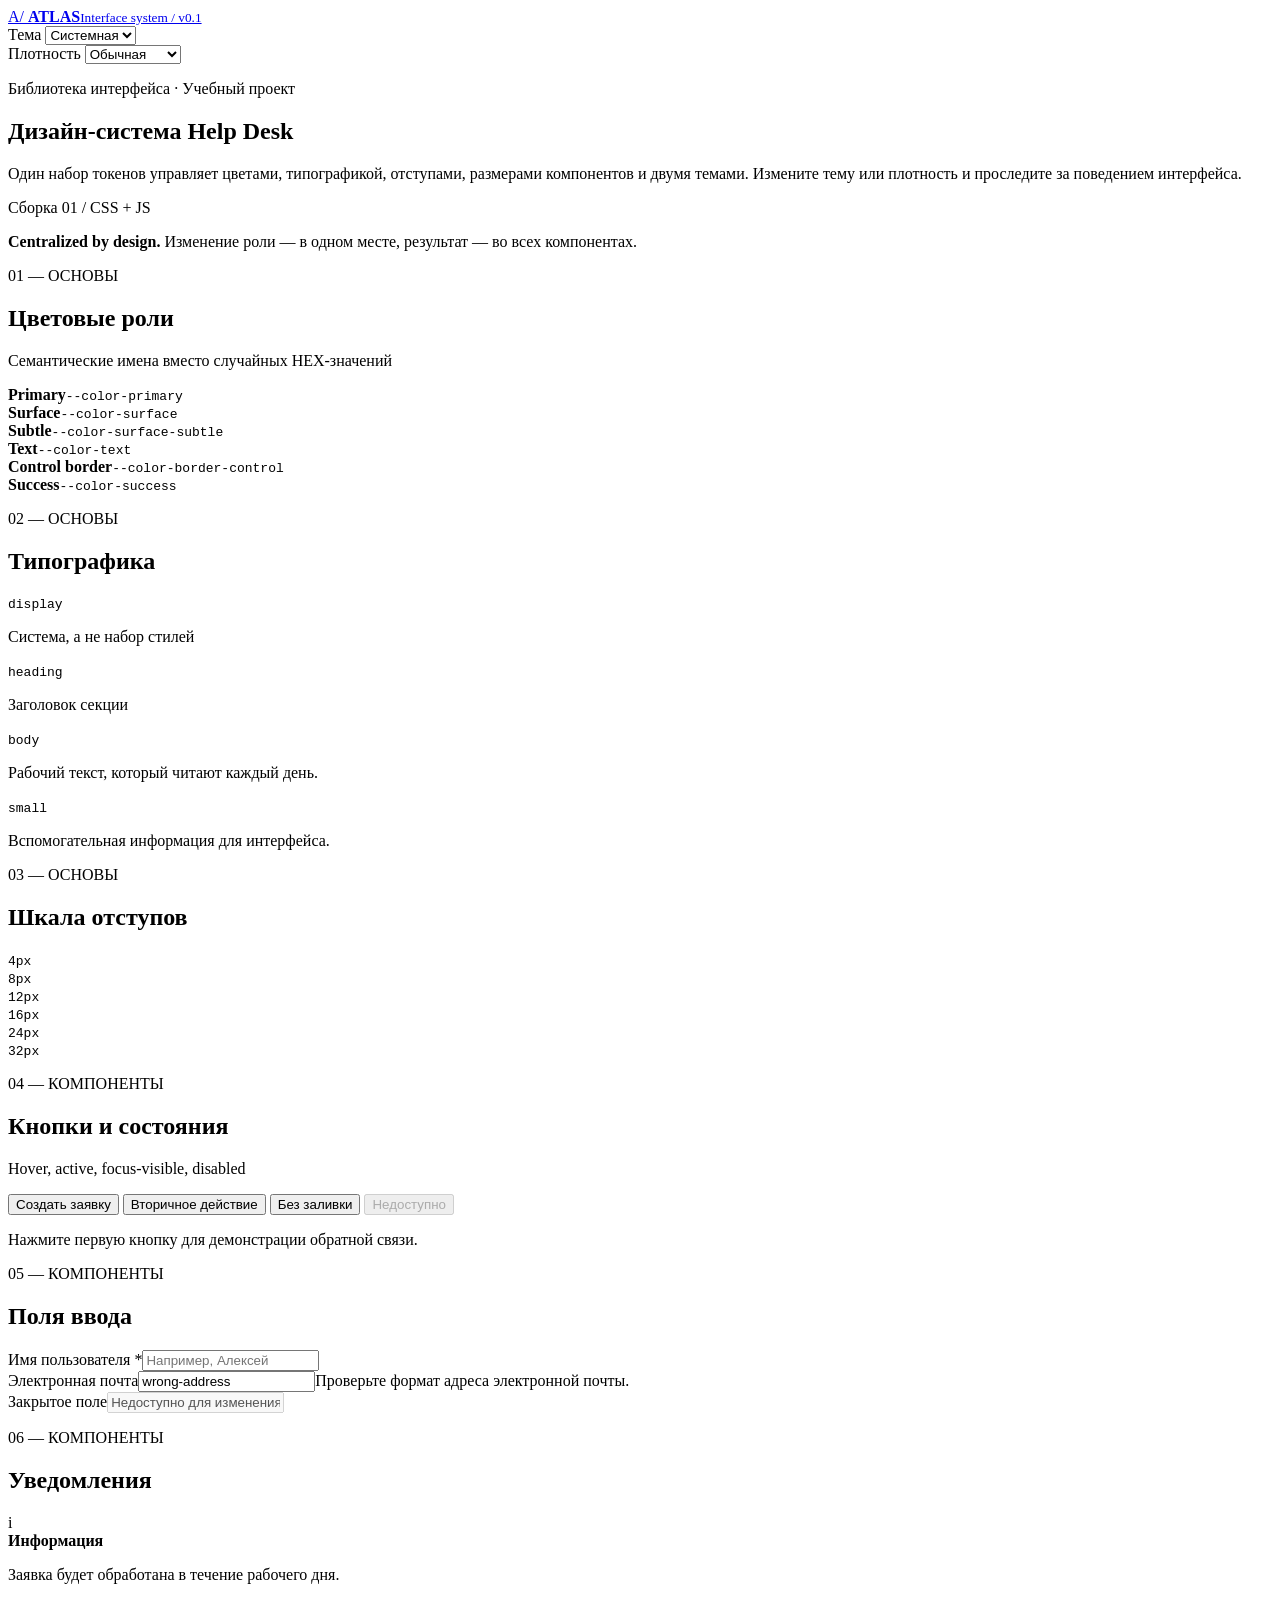
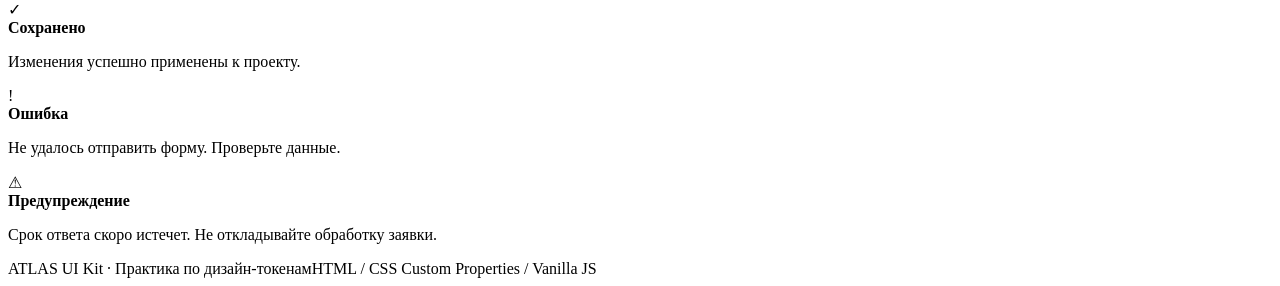
==== commit de3d0895: "Update index.html" ====
--- a/semantic-html/index.html
+++ b/semantic-html/index.html
@@ -3,265 +3,121 @@
 <head>
   <meta charset="utf-8">
   <meta name="viewport" content="width=device-width, initial-scale=1">
-  <title>Практическая № 4 — каталог учебных проектов</title>
-  <link rel="stylesheet" href="styles.css">
+  <meta name="color-scheme" content="light dark">
+  <title>ATLAS UI Kit — дизайн-система Help Desk</title>
+  <link rel="stylesheet" href="css/tokens.css">
+  <link rel="stylesheet" href="css/components.css">
+  <script src="js/theme.js" defer></script>
 </head>
 <body>
-<header class="site-header">
-  <div class="container header-inner">
-    <a class="brand" href="#"><span class="brand-icon">◈</span> study<span class="brand-light">/projects</span></a>
-    <nav aria-label="Главное меню">
-      <a href="#projects" class="nav-active">Каталог</a>
-      <a href="#project-info">О проекте</a>
-      <a href="#footer">Контакты</a>
-    </nav>
-    <span class="header-note">Практическая работа № 4</span>
-  </div>
-</header>
-
-<main class="container">
-  <section class="hero">
-    <div>
-      <span class="eyebrow">ВЕБ-РАЗРАБОТКА И ДИЗАЙН · МОДУЛЬ 4</span>
-      <h1>Каталог учебных<br class="desktop-break"> проектов</h1>
-      <p>Изучайте реальные примеры интерфейсов. Сравнивайте технологии, сложность и состав задач.</p>
-    </div>
-    <div class="hero-stat">
-      <strong>08</strong>
-      <span>проектов для практики<br>и самостоятельной работы</span>
-    </div>
-  </section>
-
-  <div class="content-layout">
-    <aside class="filters" aria-label="Фильтры">
-      <div class="sidebar-title">
-        <h2>Фильтры</h2>
-        <span>↗</span>
-      </div>
-      <fieldset>
-        <legend>Тип проекта</legend>
-        <label><input type="checkbox" checked> Все проекты <em>8</em></label>
-        <label><input type="checkbox"> Веб-приложение <em>3</em></label>
-        <label><input type="checkbox"> Интерфейс <em>3</em></label>
-        <label><input type="checkbox"> Аналитика <em>2</em></label>
-      </fieldset>
-      <fieldset>
-        <legend>Сложность</legend>
-        <label><input type="checkbox"> Базовый</label>
-        <label><input type="checkbox"> Средний</label>
-        <label><input type="checkbox"> Сложный</label>
-      </fieldset>
-      <button type="button" class="reset">Сбросить фильтры</button>
-      <div class="aside-tip">
-        <span>ⓘ</span>
-        <p>Карточки должны одинаково выглядеть даже при разной длине описания.</p>
-      </div>
-    </aside>
-
-    <section id="projects" class="projects" aria-labelledby="catalog-title">
-      <div class="section-heading">
-        <div>
-          <span class="eyebrow">РАЗДЕЛ 01 / КАТАЛОГ</span>
-          <h2 id="catalog-title">Проекты <span class="count">(8)</span></h2>
+  <div class="app-shell">
+    <header class="topbar">
+      <a class="brand" href="#main" aria-label="ATLAS UI Kit — к содержимому">
+        <span class="brand__mark" aria-hidden="true">A/</span>
+        <span><strong>ATLAS</strong><small>Interface system / v0.1</small></span>
+      </a>
+      <div class="toolbar" aria-label="Настройки отображения">
+        <div class="toolbar__field">
+          <label for="theme-select">Тема</label>
+          <select id="theme-select" class="select select--toolbar">
+            <option value="auto">Системная</option>
+            <option value="light">Светлая</option>
+            <option value="dark">Тёмная</option>
+          </select>
         </div>
-        <div class="sort">
-          <label for="sort">Сортировка</label>
-          <select id="sort">
-            <option>По названию</option>
-            <option>По сложности</option>
+        <div class="toolbar__field">
+          <label for="density-select">Плотность</label>
+          <select id="density-select" class="select select--toolbar">
+            <option value="normal">Обычная</option>
+            <option value="compact">Компактная</option>
           </select>
         </div>
       </div>
+    </header>
 
-      <div class="cards-grid">
-        <article class="project-card">
-          <img class="project-cover" src="assets/help.svg" alt="Иллюстрация проекта Help Desk">
-          <div class="project-body">
-            <div class="card-top">
-              <span class="badge">Веб-приложение</span>
-              <span class="level">Средний</span>
-            </div>
-            <h3>Help Desk</h3>
-            <p class="project-description">Сервис обработки заявок</p>
-            <p class="tech">Java · Spring Boot</p>
-            <div class="card-bottom">
-              <span>8 задач</span>
-              <span>12 окт 2026</span>
-            </div>
-            <a class="card-link" href="#project-info">Подробнее <span aria-hidden="true">↗</span></a>
+    <main id="main" class="main">
+      <section class="hero" aria-labelledby="page-title">
+        <div>
+          <p class="eyebrow">Библиотека интерфейса · Учебный проект</p>
+          <h1 id="page-title">Дизайн-система <span>Help Desk</span></h1>
+          <p class="hero__lead">Один набор токенов управляет цветами, типографикой, отступами, размерами компонентов и двумя темами. Измените тему или плотность и проследите за поведением интерфейса.</p>
+        </div>
+        <div class="hero__aside">
+          <p class="eyebrow">Сборка 01 / CSS + JS</p>
+          <strong>Centralized by design.</strong>
+          <span>Изменение роли — в одном месте, результат — во всех компонентах.</span>
+        </div>
+      </section>
+
+      <section class="section" aria-labelledby="colors-title">
+        <div class="section__heading"><div><p class="section__number">01 — ОСНОВЫ</p><h2 id="colors-title">Цветовые роли</h2></div><p>Семантические имена вместо случайных HEX-значений</p></div>
+        <div class="swatches">
+          <div class="swatch"><span class="swatch__color swatch__color--primary"></span><strong>Primary</strong><code>--color-primary</code></div>
+          <div class="swatch"><span class="swatch__color swatch__color--surface"></span><strong>Surface</strong><code>--color-surface</code></div>
+          <div class="swatch"><span class="swatch__color swatch__color--subtle"></span><strong>Subtle</strong><code>--color-surface-subtle</code></div>
+          <div class="swatch"><span class="swatch__color swatch__color--text"></span><strong>Text</strong><code>--color-text</code></div>
+          <div class="swatch"><span class="swatch__color swatch__color--border"></span><strong>Control border</strong><code>--color-border-control</code></div>
+          <div class="swatch"><span class="swatch__color swatch__color--success"></span><strong>Success</strong><code>--color-success</code></div>
+        </div>
+      </section>
+
+      <div class="section-grid">
+        <section class="section section--card" aria-labelledby="type-title">
+          <div class="section__heading"><div><p class="section__number">02 — ОСНОВЫ</p><h2 id="type-title">Типографика</h2></div></div>
+          <div class="type-samples">
+            <div class="type-row"><code>display</code><p class="type-display">Система, а не набор стилей</p></div>
+            <div class="type-row"><code>heading</code><p class="type-heading">Заголовок секции</p></div>
+            <div class="type-row"><code>body</code><p class="type-body">Рабочий текст, который читают каждый день.</p></div>
+            <div class="type-row"><code>small</code><p class="type-small">Вспомогательная информация для интерфейса.</p></div>
           </div>
-        </article>
-
-        <article class="project-card">
-          <img class="project-cover" src="assets/tasks.svg" alt="Иллюстрация проекта TaskFlow">
-          <div class="project-body">
-            <div class="card-top">
-              <span class="badge">Интерфейс</span>
-              <span class="level">Базовый</span>
-            </div>
-            <h3>TaskFlow</h3>
-            <p class="project-description">Доска задач команды</p>
-            <p class="tech">React · TypeScript</p>
-            <div class="card-bottom">
-              <span>6 задач</span>
-              <span>16 окт 2026</span>
-            </div>
-            <a class="card-link" href="#project-info">Подробнее <span aria-hidden="true">↗</span></a>
+        </section>
+        <section class="section section--card" aria-labelledby="space-title">
+          <div class="section__heading"><div><p class="section__number">03 — ОСНОВЫ</p><h2 id="space-title">Шкала отступов</h2></div></div>
+          <div class="space-samples">
+            <div class="space-row"><code>4px</code><span style="--bar-width:var(--space-1)"></span></div>
+            <div class="space-row"><code>8px</code><span style="--bar-width:var(--space-2)"></span></div>
+            <div class="space-row"><code>12px</code><span style="--bar-width:var(--space-3)"></span></div>
+            <div class="space-row"><code>16px</code><span style="--bar-width:var(--space-4)"></span></div>
+            <div class="space-row"><code>24px</code><span style="--bar-width:var(--space-6)"></span></div>
+            <div class="space-row"><code>32px</code><span style="--bar-width:var(--space-8)"></span></div>
           </div>
-        </article>
-
-        <article class="project-card">
-          <img class="project-cover" src="assets/eco.svg" alt="Иллюстрация проекта EcoMonitor">
-          <div class="project-body">
-            <div class="card-top">
-              <span class="badge">Аналитика</span>
-              <span class="level">Сложный</span>
-            </div>
-            <h3>EcoMonitor</h3>
-            <p class="project-description">Мониторинг городской среды</p>
-            <p class="tech">Python · FastAPI</p>
-            <div class="card-bottom">
-              <span>10 задач</span>
-              <span>18 окт 2026</span>
-            </div>
-            <a class="card-link" href="#project-info">Подробнее <span aria-hidden="true">↗</span></a>
-          </div>
-        </article>
-
-        <article class="project-card">
-          <img class="project-cover" src="assets/books.svg" alt="Иллюстрация проекта BookSpace">
-          <div class="project-body">
-            <div class="card-top">
-              <span class="badge">Веб-приложение</span>
-              <span class="level">Базовый</span>
-            </div>
-            <h3>BookSpace</h3>
-            <p class="project-description">Каталог электронной библиотеки</p>
-            <p class="tech">HTML · CSS · JS</p>
-            <div class="card-bottom">
-              <span>5 задач</span>
-              <span>21 окт 2026</span>
-            </div>
-            <a class="card-link" href="#project-info">Подробнее <span aria-hidden="true">↗</span></a>
-          </div>
-        </article>
-
-        <article class="project-card">
-          <img class="project-cover" src="assets/finance.svg" alt="Иллюстрация проекта FinTrack">
-          <div class="project-body">
-            <div class="card-top">
-              <span class="badge">Аналитика</span>
-              <span class="level">Средний</span>
-            </div>
-            <h3>FinTrack</h3>
-            <p class="project-description">Личный учёт расходов</p>
-            <p class="tech">Vue · PostgreSQL</p>
-            <div class="card-bottom">
-              <span>7 задач</span>
-              <span>24 окт 2026</span>
-            </div>
-            <a class="card-link" href="#project-info">Подробнее <span aria-hidden="true">↗</span></a>
-          </div>
-        </article>
-
-        <article class="project-card">
-          <img class="project-cover" src="assets/events.svg" alt="Иллюстрация проекта EventHub">
-          <div class="project-body">
-            <div class="card-top">
-              <span class="badge">Интерфейс</span>
-              <span class="level">Сложный</span>
-            </div>
-            <h3>EventHub</h3>
-            <p class="project-description">Платформа мероприятий</p>
-            <p class="tech">Next.js · Prisma</p>
-            <div class="card-bottom">
-              <span>9 задач</span>
-              <span>27 окт 2026</span>
-            </div>
-            <a class="card-link" href="#project-info">Подробнее <span aria-hidden="true">↗</span></a>
-          </div>
-        </article>
-
-        <article class="project-card">
-          <img class="project-cover" src="assets/notes.svg" alt="Иллюстрация проекта StudyNotes">
-          <div class="project-body">
-            <div class="card-top">
-              <span class="badge">Веб-приложение</span>
-              <span class="level">Средний</span>
-            </div>
-            <h3>StudyNotes</h3>
-            <p class="project-description">Совместные конспекты</p>
-            <p class="tech">Java · Thymeleaf</p>
-            <div class="card-bottom">
-              <span>8 задач</span>
-              <span>30 окт 2026</span>
-            </div>
-            <a class="card-link" href="#project-info">Подробнее <span aria-hidden="true">↗</span></a>
-          </div>
-        </article>
-
-        <article class="project-card">
-          <img class="project-cover" src="assets/routes.svg" alt="Иллюстрация проекта CityRoutes">
-          <div class="project-body">
-            <div class="card-top">
-              <span class="badge">Интерфейс</span>
-              <span class="level">Сложный</span>
-            </div>
-            <h3>CityRoutes</h3>
-            <p class="project-description">Планировщик городских маршрутов</p>
-            <p class="tech">JS · OpenStreetMap</p>
-            <div class="card-bottom">
-              <span>11 задач</span>
-              <span>2 ноя 2026</span>
-            </div>
-            <a class="card-link" href="#project-info">Подробнее <span aria-hidden="true">↗</span></a>
-          </div>
-        </article>
+        </section>
       </div>
 
-      <div class="pagination">
-        <span>Показано 8 из 8 проектов</span>
-        <button type="button">Все проекты <span aria-hidden="true">→</span></button>
+      <section class="section" aria-labelledby="buttons-title">
+        <div class="section__heading"><div><p class="section__number">04 — КОМПОНЕНТЫ</p><h2 id="buttons-title">Кнопки и состояния</h2></div><p>Hover, active, focus-visible, disabled</p></div>
+        <div class="demo-panel">
+          <div class="button-list">
+            <button class="button button--primary" id="demo-action" type="button">Создать заявку</button>
+            <button class="button button--secondary" type="button">Вторичное действие</button>
+            <button class="button button--ghost" type="button">Без заливки</button>
+            <button class="button button--primary" type="button" disabled>Недоступно</button>
+          </div>
+          <p class="hint" id="demo-feedback" role="status" aria-live="polite">Нажмите первую кнопку для демонстрации обратной связи.</p>
+        </div>
+      </section>
+
+      <div class="section-grid">
+        <section class="section section--card" aria-labelledby="fields-title">
+          <div class="section__heading"><div><p class="section__number">05 — КОМПОНЕНТЫ</p><h2 id="fields-title">Поля ввода</h2></div></div>
+          <form class="form-stack" action="#" onsubmit="return false">
+            <div class="field"><label for="name">Имя пользователя <span aria-hidden="true">*</span></label><input class="input" id="name" name="name" autocomplete="name" placeholder="Например, Алексей" required></div>
+            <div class="field"><label for="email">Электронная почта</label><input class="input" id="email" name="email" type="email" value="wrong-address" aria-invalid="true" aria-describedby="email-error"><span class="field__error" id="email-error">Проверьте формат адреса электронной почты.</span></div>
+            <div class="field"><label for="blocked">Закрытое поле</label><input class="input" id="blocked" value="Недоступно для изменения" disabled></div>
+          </form>
+        </section>
+        <section class="section section--card" aria-labelledby="alerts-title">
+          <div class="section__heading"><div><p class="section__number">06 — КОМПОНЕНТЫ</p><h2 id="alerts-title">Уведомления</h2></div></div>
+          <div class="alert-stack">
+            <div class="alert alert--info" role="status"><span class="alert__symbol" aria-hidden="true">i</span><div><strong>Информация</strong><p>Заявка будет обработана в течение рабочего дня.</p></div></div>
+            <div class="alert alert--success" role="status"><span class="alert__symbol" aria-hidden="true">✓</span><div><strong>Сохранено</strong><p>Изменения успешно применены к проекту.</p></div></div>
+            <div class="alert alert--error" role="alert"><span class="alert__symbol" aria-hidden="true">!</span><div><strong>Ошибка</strong><p>Не удалось отправить форму. Проверьте данные.</p></div></div>
+            <div class="alert alert--warning" role="alert"><span class="alert__symbol" aria-hidden="true">⚠</span><div><strong>Предупреждение</strong><p>Срок ответа скоро истечет. Не откладывайте обработку заявки.</p></div></div>
+          </div>
+        </section>
       </div>
-    </section>
+      <footer class="footer"><span>ATLAS UI Kit · Практика по дизайн-токенам</span><span>HTML / CSS Custom Properties / Vanilla JS</span></footer>
+    </main>
   </div>
-
-  <section class="feature" id="project-info">
-    <div class="feature_inner">
-      <div class="feature-copy">
-        <span class="eyebrow">РАЗДЕЛ 02 / СПЕЦИАЛЬНЫЙ БЛОК</span>
-        <h2>От макета<br>к адаптивной системе</h2>
-        <p>Один интерфейс должен уверенно работать на телефоне, планшете и большом мониторе. Важна не только ширина карточки — меняются расположение, порядок и композиция блоков.</p>
-        <div class="feature-actions">
-          <a href="#projects" class="primary">К каталогу <span>↗</span></a>
-          <a href="#footer" class="secondary">Критерии проверки →</a>
-        </div>
-      </div>
-      <div class="feature-panel">
-        <div class="mini-title">
-          <span>ПРОВЕРКА АДАПТИВНОСТИ</span>
-          <span>01—06</span>
-        </div>
-        <div class="viewport-bars">
-          <span style="--w:18%">320</span>
-          <span style="--w:26%">375</span>
-          <span style="--w:48%">768</span>
-          <span style="--w:64%">1024</span>
-          <span style="--w:88%">1440</span>
-          <span style="--w:100%">1920</span>
-        </div>
-        <p>Шесть контрольных ширин экрана</p>
-      </div>
-    </div>
-  </section>
-</main>
-
-<footer id="footer">
-  <div class="container footer-inner">
-    <strong>study/projects</strong>
-    <span>Grid · Flexbox · Container Queries</span>
-    <span>Учебный макет · 2026</span>
-  </div>
-</footer>
 </body>
 </html>
